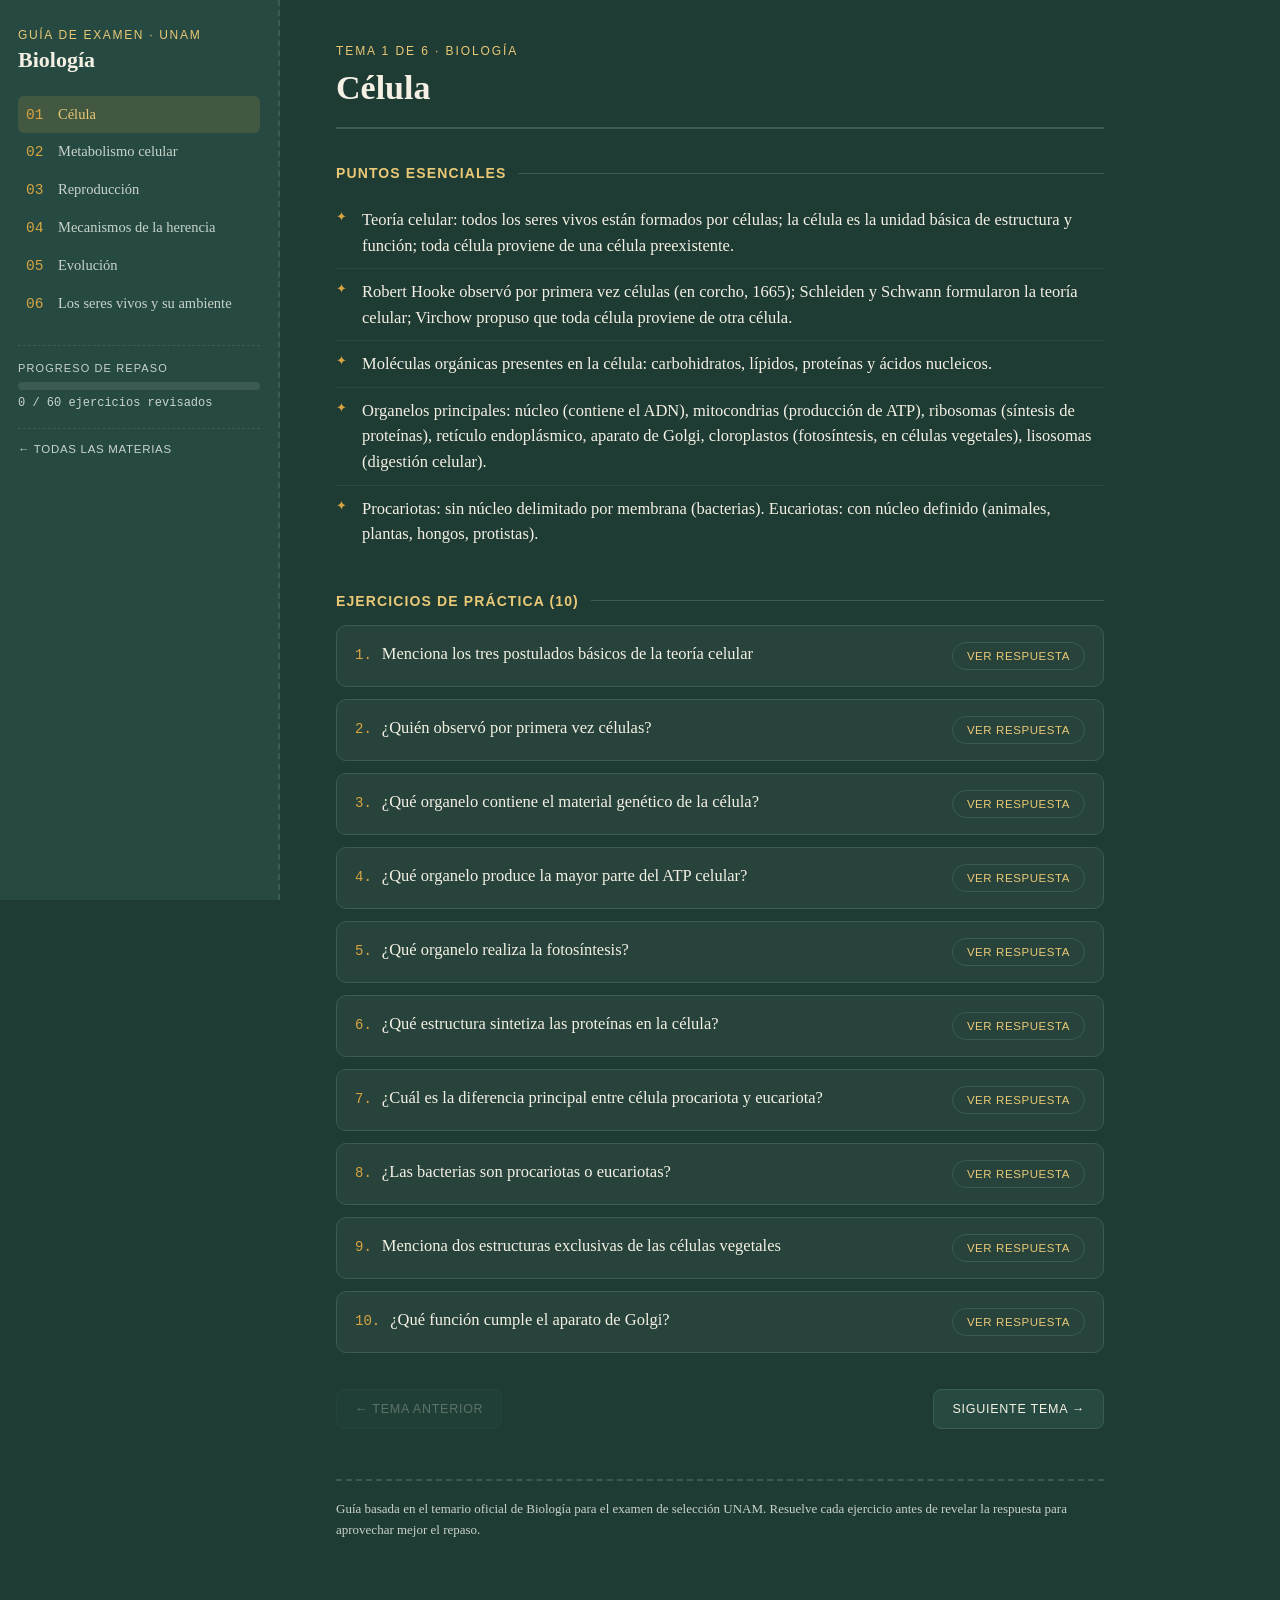
==== biologia.html @ 46aed141 "Add files via upload" ====
<!DOCTYPE html>
<html lang="es">
<head>
<meta charset="UTF-8">
<meta name="viewport" content="width=device-width, initial-scale=1.0">
<title>Biología — Guía de examen UNAM</title>
<link rel="stylesheet" href="assets/styles.css">
</head>
<body>
<div class="app">
  <nav class="sidebar" id="sidebar"></nav>
  <main id="main"></main>
</div>

<script src="data/biologia.js"></script>
<script>
  window.TEMAS = TEMAS;
  window.SUBJECT_LABEL = "Biología";
</script>
<script src="assets/app.js"></script>
</body>
</html>
---- assets/styles.css ----
:root{
  --board:#1E3B34;
  --board-2:#264A41;
  --chalk:#F4F0E4;
  --chalk-dim:#C9D3CC;
  --gold:#D9A441;
  --gold-soft:#E9C876;
  --rule:#3C5B52;
  --good:#7FB894;
}
*{box-sizing:border-box;}
html,body{margin:0;padding:0;}
body{
  background:var(--board);
  color:var(--chalk);
  font-family:'Iowan Old Style','Georgia',serif;
  min-height:100vh;
}
a{color:inherit;}
.app{
  display:grid;
  grid-template-columns:280px 1fr;
  min-height:100vh;
}
@media (max-width:800px){
  .app{grid-template-columns:1fr;}
  .sidebar{position:static; max-height:none;}
}
.sidebar{
  background:var(--board-2);
  border-right:2px dashed var(--rule);
  padding:28px 18px;
  position:sticky;
  top:0;
  max-height:100vh;
  overflow-y:auto;
}
.brand{
  font-family:'Futura','Trebuchet MS',sans-serif;
  text-transform:uppercase;
  letter-spacing:.14em;
  font-size:12px;
  color:var(--gold-soft);
  margin:0 0 4px 0;
}
.brand a{ text-decoration:none; }
.brand-title{
  font-size:22px;
  margin:0 0 22px 0;
  line-height:1.25;
  color:var(--chalk);
}
.tema-btn{
  display:flex;
  gap:10px;
  align-items:baseline;
  width:100%;
  text-align:left;
  background:none;
  border:none;
  color:var(--chalk-dim);
  font-family:inherit;
  font-size:14.5px;
  padding:9px 8px;
  border-radius:6px;
  cursor:pointer;
  line-height:1.3;
}
.tema-btn:hover{ background:rgba(244,240,228,0.06); color:var(--chalk); }
.tema-btn.active{ background:rgba(217,164,65,0.16); color:var(--gold-soft); }
.tema-num{
  font-family:'Courier New',monospace;
  color:var(--gold);
  min-width:22px;
}
.progress-wrap{
  margin-top:22px;
  padding-top:16px;
  border-top:1px dashed var(--rule);
}
.progress-label{
  font-family:'Futura','Trebuchet MS',sans-serif;
  font-size:11px;
  letter-spacing:.1em;
  text-transform:uppercase;
  color:var(--chalk-dim);
  margin-bottom:8px;
}
.progress-bar{
  height:8px;
  background:rgba(244,240,228,0.1);
  border-radius:4px;
  overflow:hidden;
}
.progress-fill{
  height:100%;
  background:linear-gradient(90deg,var(--gold),var(--gold-soft));
  width:0%;
  transition:width .4s ease;
}
.progress-text{
  margin-top:6px;
  font-size:12px;
  color:var(--chalk-dim);
  font-family:'Courier New',monospace;
}
.back-link{
  display:inline-block;
  margin-top:18px;
  font-family:'Futura','Trebuchet MS',sans-serif;
  font-size:11.5px;
  letter-spacing:.06em;
  text-transform:uppercase;
  color:var(--chalk-dim);
  text-decoration:none;
  border-top:1px dashed var(--rule);
  padding-top:14px;
  width:100%;
}
.back-link:hover{ color:var(--gold-soft); }
main{
  padding:44px 56px 80px;
  max-width:880px;
}
@media (max-width:800px){ main{padding:28px 20px 60px;} }
.eyebrow{
  font-family:'Futura','Trebuchet MS',sans-serif;
  text-transform:uppercase;
  letter-spacing:.16em;
  font-size:12px;
  color:var(--gold-soft);
  margin:0 0 10px 0;
}
h1.tema-title{
  font-size:34px;
  line-height:1.15;
  margin:0 0 26px 0;
  border-bottom:2px solid var(--rule);
  padding-bottom:20px;
}
h2.section-title{
  font-family:'Futura','Trebuchet MS',sans-serif;
  font-size:14px;
  letter-spacing:.08em;
  text-transform:uppercase;
  color:var(--gold-soft);
  margin:36px 0 16px 0;
  display:flex;
  align-items:center;
  gap:12px;
}
h2.section-title::after{
  content:"";
  flex:1;
  height:1px;
  background:var(--rule);
}
.puntos{
  list-style:none;
  margin:0;
  padding:0;
}
.puntos li{
  position:relative;
  padding:10px 0 10px 26px;
  font-size:16.5px;
  line-height:1.55;
  color:var(--chalk);
  border-bottom:1px solid rgba(244,240,228,0.07);
}
.puntos li::before{
  content:"✦";
  position:absolute;
  left:0;
  top:10px;
  color:var(--gold);
  font-size:13px;
}
.puntos li:last-child{ border-bottom:none; }
.ejercicio{
  background:rgba(244,240,228,0.04);
  border:1px solid var(--rule);
  border-radius:10px;
  padding:16px 18px;
  margin-bottom:12px;
}
.ejercicio.solved{
  border-color:var(--good);
}
.ej-row{
  display:flex;
  justify-content:space-between;
  align-items:flex-start;
  gap:14px;
}
.ej-num{
  font-family:'Courier New',monospace;
  color:var(--gold);
  font-size:14px;
  margin-right:10px;
}
.ej-enun{
  font-size:16.5px;
  line-height:1.5;
  flex:1;
}
.toggle-btn{
  flex-shrink:0;
  font-family:'Futura','Trebuchet MS',sans-serif;
  font-size:11.5px;
  letter-spacing:.05em;
  text-transform:uppercase;
  background:transparent;
  color:var(--gold-soft);
  border:1px solid var(--rule);
  border-radius:20px;
  padding:7px 14px;
  cursor:pointer;
  white-space:nowrap;
}
.toggle-btn:hover{ background:rgba(217,164,65,0.14); }
.respuesta{
  display:none;
  margin-top:12px;
  padding-top:12px;
  border-top:1px dashed var(--rule);
  font-family:'Courier New',monospace;
  font-size:15px;
  color:var(--good);
}
.respuesta.show{ display:block; }
.respuesta b{ color:var(--gold-soft); font-family:'Futura','Trebuchet MS',sans-serif; }
footer.note{
  margin-top:50px;
  padding-top:18px;
  border-top:2px dashed var(--rule);
  font-size:13px;
  color:var(--chalk-dim);
  line-height:1.6;
}
.nav-buttons{
  display:flex;
  justify-content:space-between;
  margin-top:36px;
  gap:12px;
}
.nav-buttons button{
  font-family:'Futura','Trebuchet MS',sans-serif;
  font-size:12.5px;
  letter-spacing:.06em;
  text-transform:uppercase;
  background:var(--board-2);
  color:var(--chalk);
  border:1px solid var(--rule);
  border-radius:8px;
  padding:12px 18px;
  cursor:pointer;
}
.nav-buttons button:hover{ border-color:var(--gold); color:var(--gold-soft); }
.nav-buttons button:disabled{ opacity:.3; cursor:default; }

/* ---- Landing page (index.html) ---- */
.landing{
  min-height:100vh;
  padding:70px 24px;
  display:flex;
  flex-direction:column;
  align-items:center;
}
.landing-head{
  max-width:720px;
  text-align:center;
  margin-bottom:52px;
}
.landing-eyebrow{
  font-family:'Futura','Trebuchet MS',sans-serif;
  text-transform:uppercase;
  letter-spacing:.18em;
  font-size:12.5px;
  color:var(--gold-soft);
  margin:0 0 14px 0;
}
.landing-title{
  font-size:44px;
  line-height:1.15;
  margin:0 0 16px 0;
}
.landing-sub{
  color:var(--chalk-dim);
  font-size:17px;
  line-height:1.6;
  margin:0;
}
.subject-grid{
  display:grid;
  grid-template-columns:repeat(auto-fit,minmax(240px,1fr));
  gap:20px;
  width:100%;
  max-width:920px;
}
.subject-card{
  display:block;
  background:var(--board-2);
  border:1px solid var(--rule);
  border-radius:14px;
  padding:26px 24px;
  text-decoration:none;
  color:var(--chalk);
  transition:border-color .2s ease, transform .2s ease;
}
.subject-card:hover{
  border-color:var(--gold);
  transform:translateY(-2px);
}
.subject-card .num{
  font-family:'Courier New',monospace;
  color:var(--gold);
  font-size:13px;
}
.subject-card h3{
  font-size:22px;
  margin:8px 0 8px 0;
}
.subject-card p{
  color:var(--chalk-dim);
  font-size:14px;
  line-height:1.5;
  margin:0;
}
.subject-card.disabled{
  opacity:.45;
  pointer-events:none;
}
.subject-card .tag{
  display:inline-block;
  margin-top:14px;
  font-family:'Futura','Trebuchet MS',sans-serif;
  font-size:11px;
  letter-spacing:.06em;
  text-transform:uppercase;
  color:var(--gold-soft);
}
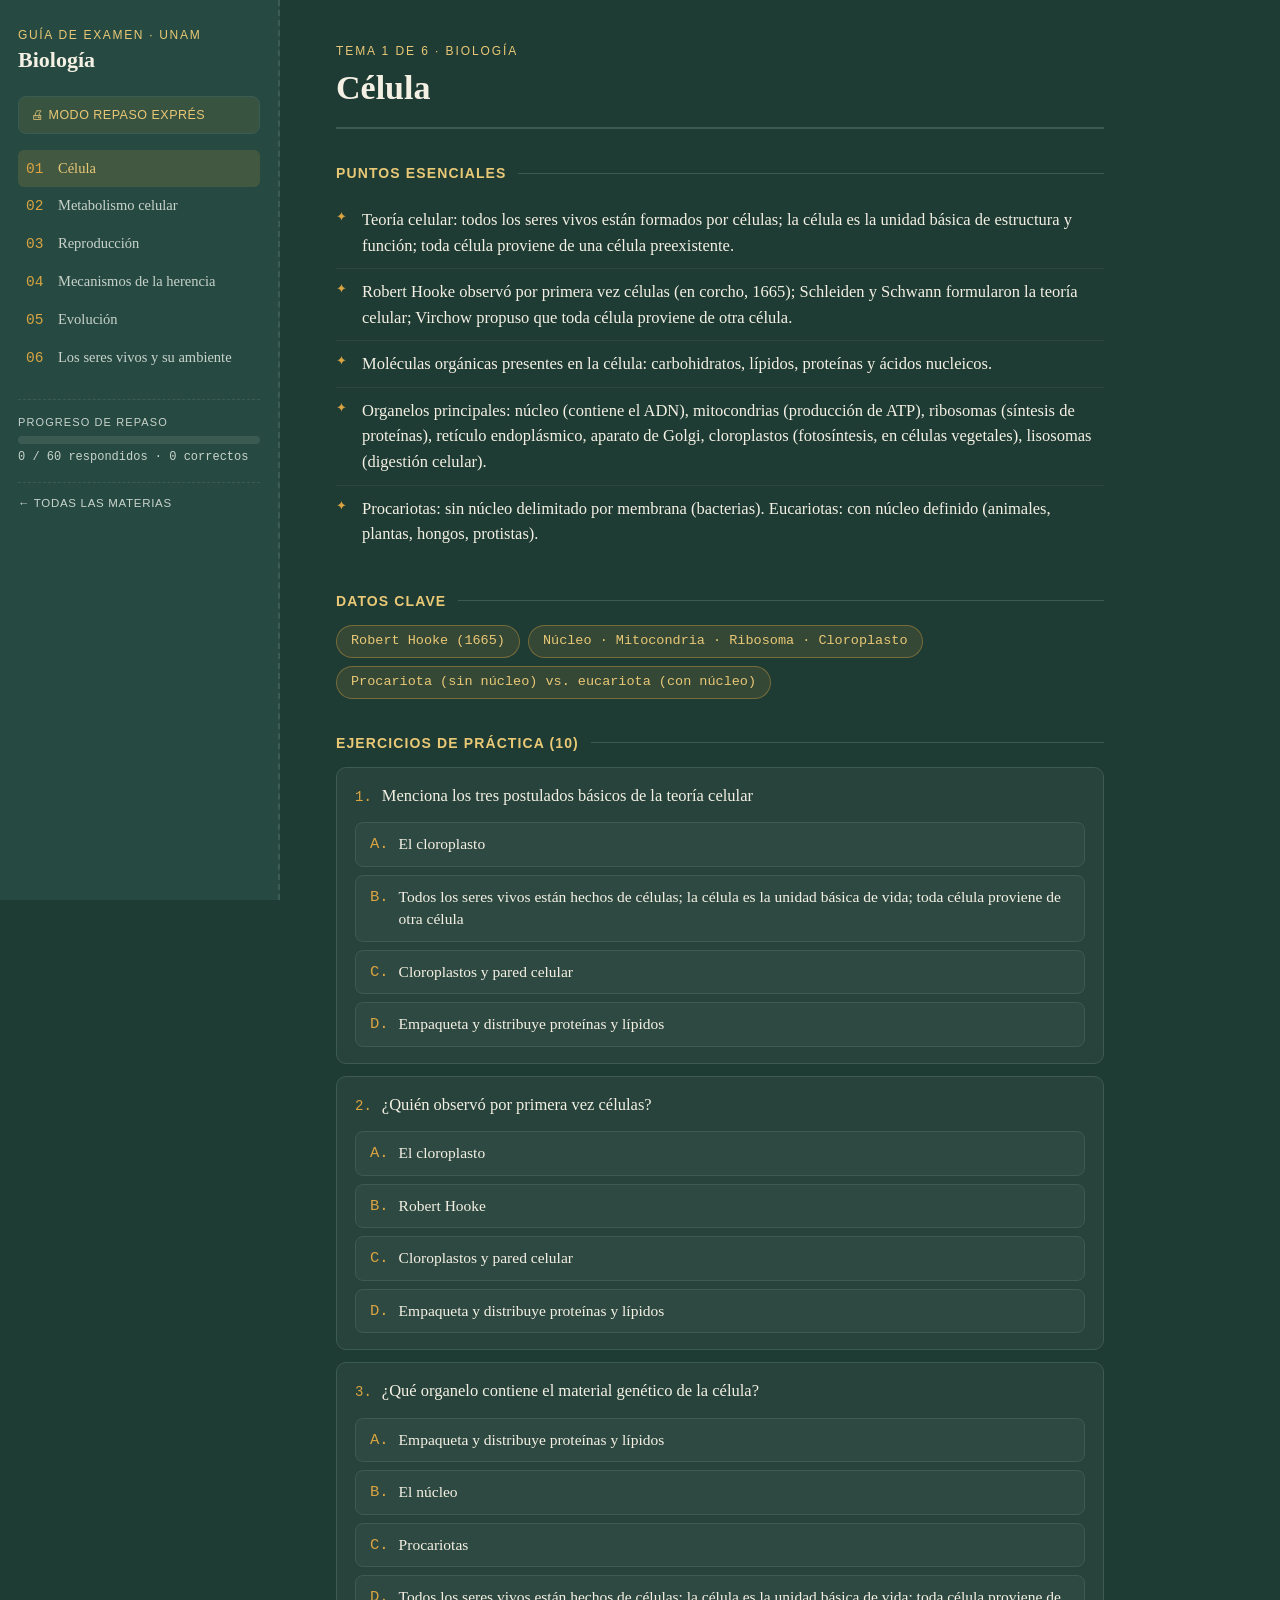
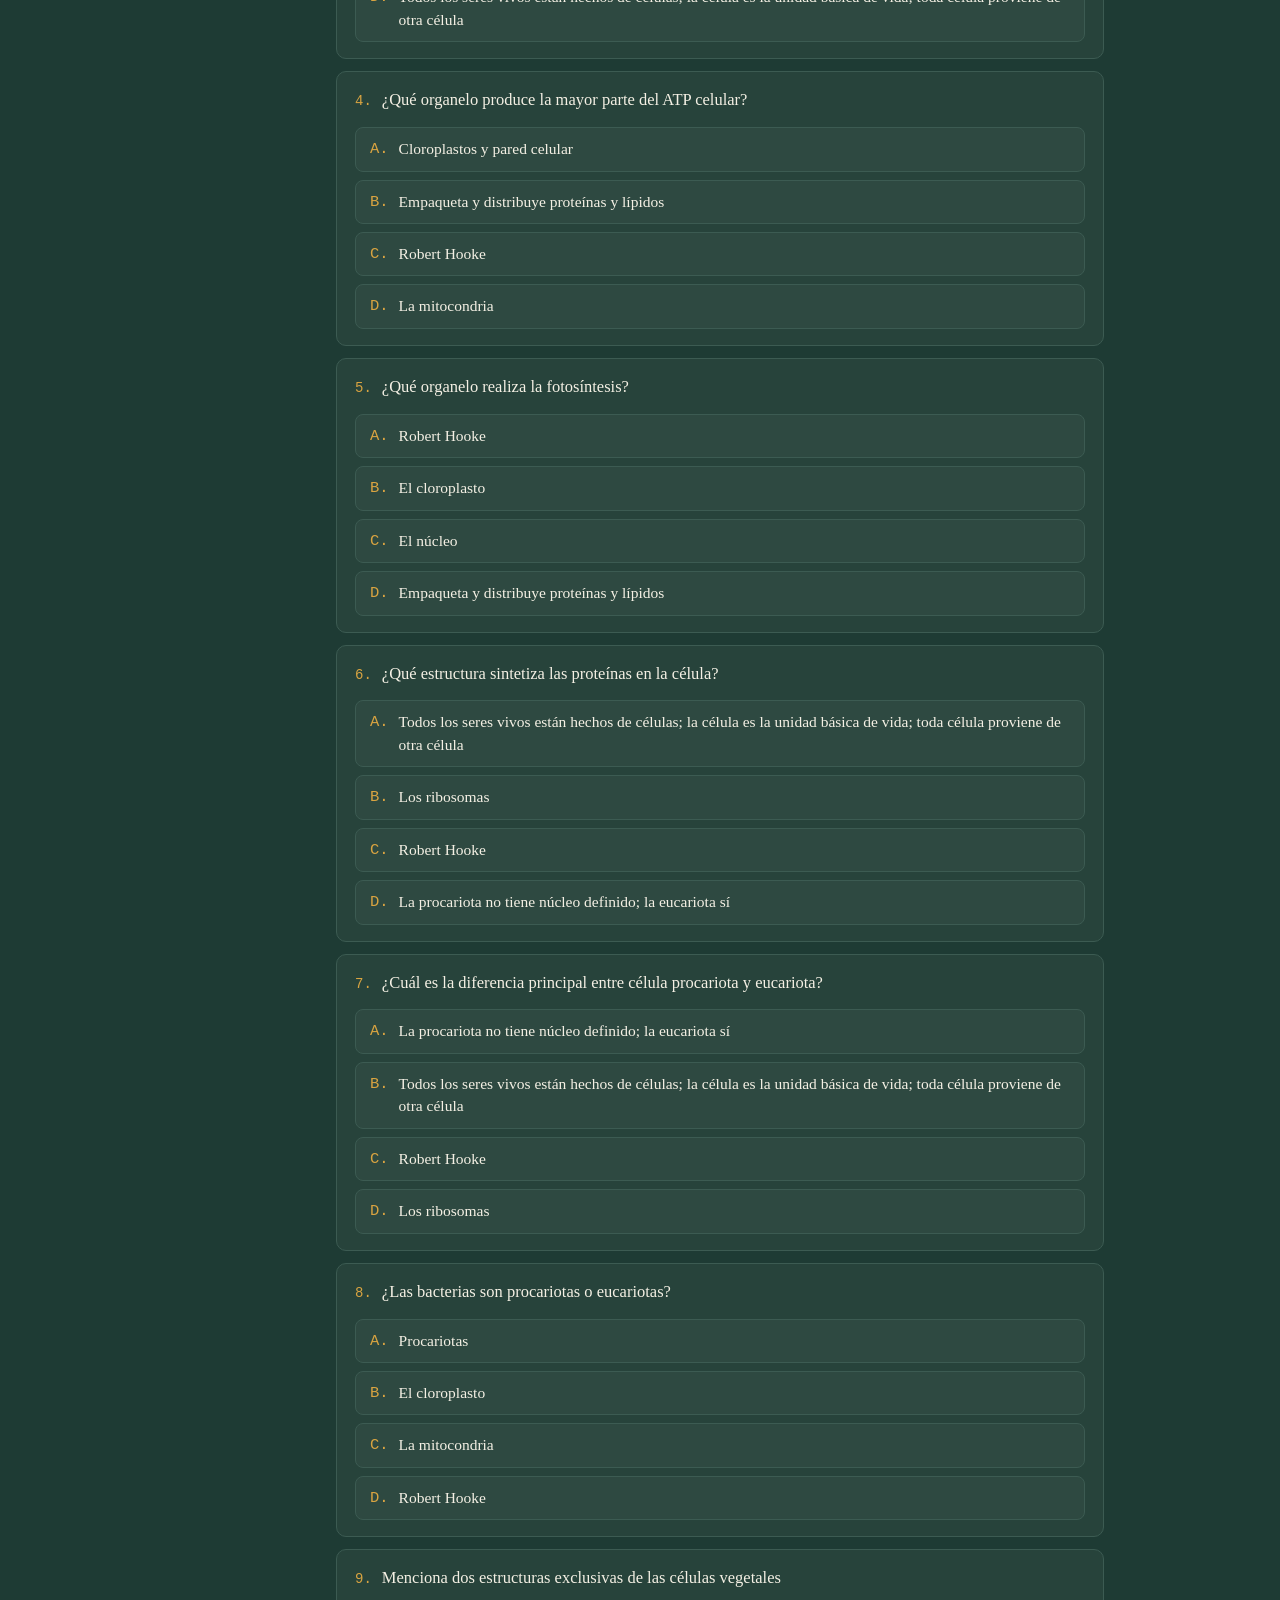
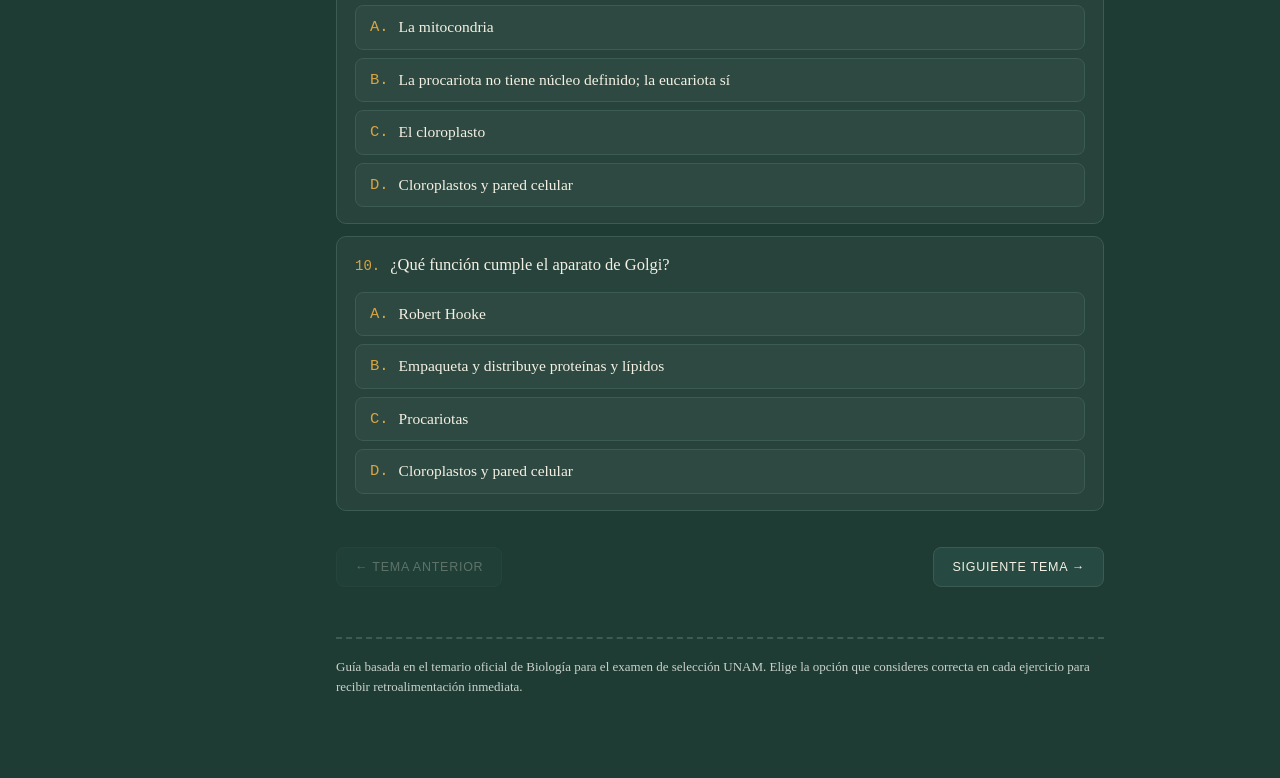
==== commit b13e4043: "Add files via upload" ====
--- a/biologia.html
+++ b/biologia.html
@@ -14,8 +14,10 @@
 
 <script src="data/biologia.js"></script>
 <script>
-  window.TEMAS = TEMAS;
+  window.TEMAS = window.SUBJECT_DATA["biologia"];
   window.SUBJECT_LABEL = "Biología";
+  window.SUBJECT_KEY = "biologia";
+  window.SUBJECT_FEATURES = { formulario: false, timeline: false };
 </script>
 <script src="assets/app.js"></script>
 </body>
--- a/assets/styles.css
+++ b/assets/styles.css
@@ -230,6 +230,58 @@
 }
 .respuesta.show{ display:block; }
 .respuesta b{ color:var(--gold-soft); font-family:'Futura','Trebuchet MS',sans-serif; }
+
+.opciones{
+  list-style:none;
+  margin:14px 0 0 0;
+  padding:0;
+  display:flex;
+  flex-direction:column;
+  gap:8px;
+}
+.opcion-btn{
+  display:flex;
+  align-items:flex-start;
+  gap:10px;
+  width:100%;
+  text-align:left;
+  background:rgba(244,240,228,0.03);
+  border:1px solid var(--rule);
+  border-radius:8px;
+  padding:10px 14px;
+  color:var(--chalk);
+  font-family:'Iowan Old Style','Georgia',serif;
+  font-size:15.5px;
+  line-height:1.45;
+  cursor:pointer;
+}
+.opcion-btn:hover:not(:disabled){ border-color:var(--gold); background:rgba(217,164,65,0.08); }
+.opcion-btn:disabled{ cursor:default; }
+.opcion-letra{
+  font-family:'Courier New',monospace;
+  color:var(--gold);
+  flex-shrink:0;
+}
+.opcion-btn.correct{
+  border-color:var(--good);
+  background:rgba(127,184,148,0.14);
+}
+.opcion-btn.correct .opcion-letra{ color:var(--good); }
+.opcion-btn.incorrect{
+  border-color:#C97064;
+  background:rgba(201,112,100,0.12);
+}
+.opcion-btn.incorrect .opcion-letra{ color:#C97064; }
+.opcion-btn.faded{ opacity:.5; }
+.feedback-line{
+  margin-top:10px;
+  font-family:'Futura','Trebuchet MS',sans-serif;
+  font-size:12.5px;
+  letter-spacing:.04em;
+  text-transform:uppercase;
+}
+.feedback-line.correct{ color:var(--good); }
+.feedback-line.incorrect{ color:#C97064; }
 footer.note{
   margin-top:50px;
   padding-top:18px;
@@ -340,3 +392,267 @@
   text-transform:uppercase;
   color:var(--gold-soft);
 }
+
+/* ---- Buscador global (portada) ---- */
+.search-wrap{
+  width:100%;
+  max-width:640px;
+  margin:0 0 44px 0;
+  position:relative;
+}
+.search-input{
+  width:100%;
+  background:var(--board-2);
+  border:1px solid var(--rule);
+  border-radius:12px;
+  padding:16px 20px;
+  color:var(--chalk);
+  font-family:'Iowan Old Style','Georgia',serif;
+  font-size:16px;
+}
+.search-input::placeholder{ color:var(--chalk-dim); }
+.search-input:focus{
+  outline:none;
+  border-color:var(--gold);
+}
+.search-results{
+  display:none;
+  margin-top:14px;
+  max-height:60vh;
+  overflow-y:auto;
+  background:var(--board-2);
+  border:1px solid var(--rule);
+  border-radius:12px;
+  padding:8px;
+}
+.search-results.open{ display:block; }
+.search-empty{
+  padding:14px;
+  color:var(--chalk-dim);
+  font-size:14.5px;
+  margin:0;
+}
+.search-group{ margin-bottom:6px; }
+.search-group-title{
+  font-family:'Futura','Trebuchet MS',sans-serif;
+  font-size:11px;
+  letter-spacing:.08em;
+  text-transform:uppercase;
+  color:var(--gold-soft);
+  padding:10px 12px 4px 12px;
+}
+.search-item{
+  display:flex;
+  flex-direction:column;
+  gap:2px;
+  padding:9px 12px;
+  border-radius:8px;
+  text-decoration:none;
+  color:var(--chalk);
+}
+.search-item:hover{ background:rgba(217,164,65,0.1); }
+.search-item-tema{
+  font-size:12.5px;
+  color:var(--chalk-dim);
+}
+.search-item-type{
+  font-family:'Courier New',monospace;
+  font-size:11px;
+  color:var(--gold);
+  text-transform:uppercase;
+  letter-spacing:.04em;
+}
+.search-item-snippet{
+  font-size:14.5px;
+  line-height:1.4;
+}
+.search-item-snippet mark{
+  background:rgba(217,164,65,0.35);
+  color:var(--gold-soft);
+  border-radius:3px;
+  padding:0 2px;
+}
+
+/* ---- Chips de "Datos clave" ---- */
+.chip-row{
+  display:flex;
+  flex-wrap:wrap;
+  gap:8px;
+  margin:4px 0 8px 0;
+}
+.chip{
+  display:inline-block;
+  background:rgba(217,164,65,0.12);
+  border:1px solid rgba(217,164,65,0.4);
+  color:var(--gold-soft);
+  border-radius:20px;
+  padding:6px 14px;
+  font-family:'Courier New',monospace;
+  font-size:13.5px;
+  line-height:1.4;
+}
+
+/* ---- Línea de tiempo (Historia) ---- */
+.timeline{
+  display:flex;
+  flex-direction:column;
+  gap:0;
+  margin:10px 0 16px 0;
+  padding-left:4px;
+  border-left:2px solid var(--rule);
+}
+.timeline-item{
+  position:relative;
+  display:grid;
+  grid-template-columns:88px 1fr;
+  align-items:start;
+  gap:14px;
+  padding:10px 0 10px 20px;
+}
+.timeline-dot{
+  position:absolute;
+  left:-7px;
+  top:15px;
+  width:10px;
+  height:10px;
+  border-radius:50%;
+  background:var(--gold);
+  border:2px solid var(--board);
+}
+.timeline-year{
+  font-family:'Courier New',monospace;
+  color:var(--gold);
+  font-size:13px;
+  font-weight:bold;
+  padding-top:1px;
+  white-space:nowrap;
+}
+.timeline-label{
+  font-size:15.5px;
+  line-height:1.5;
+  color:var(--chalk);
+}
+
+/* ---- Formulario fijo (Matemáticas, Física, Química) ---- */
+.formulario-fab{
+  position:fixed;
+  bottom:24px;
+  right:24px;
+  z-index:40;
+  font-family:'Futura','Trebuchet MS',sans-serif;
+  font-size:13px;
+  letter-spacing:.04em;
+  text-transform:uppercase;
+  background:var(--gold);
+  color:var(--board);
+  border:none;
+  border-radius:24px;
+  padding:13px 22px;
+  cursor:pointer;
+  box-shadow:0 4px 14px rgba(0,0,0,0.35);
+  font-weight:bold;
+}
+.formulario-fab:hover{ background:var(--gold-soft); }
+.formulario-panel{
+  position:fixed;
+  bottom:80px;
+  right:24px;
+  z-index:39;
+  width:320px;
+  max-height:60vh;
+  overflow-y:auto;
+  background:var(--board-2);
+  border:1px solid var(--gold);
+  border-radius:12px;
+  padding:18px;
+  box-shadow:0 8px 24px rgba(0,0,0,0.45);
+}
+@media (max-width:480px){
+  .formulario-panel{ width:calc(100vw - 32px); right:16px; }
+  .formulario-fab{ right:16px; }
+}
+.formulario-panel-title{
+  font-family:'Futura','Trebuchet MS',sans-serif;
+  font-size:12px;
+  letter-spacing:.05em;
+  text-transform:uppercase;
+  color:var(--gold-soft);
+  margin-bottom:12px;
+  padding-bottom:10px;
+  border-bottom:1px dashed var(--rule);
+}
+.formulario-list{
+  display:flex;
+  flex-direction:column;
+  gap:9px;
+}
+.formulario-item{
+  font-family:'Courier New',monospace;
+  font-size:14px;
+  color:var(--chalk);
+  line-height:1.5;
+}
+
+/* ---- Modo repaso exprés ---- */
+.review-toggle-btn{
+  display:block;
+  width:100%;
+  text-align:left;
+  background:rgba(217,164,65,0.1);
+  border:1px solid var(--rule);
+  color:var(--gold-soft);
+  font-family:'Futura','Trebuchet MS',sans-serif;
+  font-size:12.5px;
+  letter-spacing:.04em;
+  text-transform:uppercase;
+  border-radius:8px;
+  padding:11px 12px;
+  margin-bottom:16px;
+  cursor:pointer;
+}
+.review-toggle-btn:hover{ border-color:var(--gold); }
+.review-toggle-btn.active{ background:rgba(217,164,65,0.22); border-color:var(--gold); }
+
+.print-btn{
+  font-family:'Futura','Trebuchet MS',sans-serif;
+  font-size:12.5px;
+  letter-spacing:.05em;
+  text-transform:uppercase;
+  background:var(--gold);
+  color:var(--board);
+  font-weight:bold;
+  border:none;
+  border-radius:8px;
+  padding:12px 20px;
+  cursor:pointer;
+  margin:8px 0 30px 0;
+}
+.print-btn:hover{ background:var(--gold-soft); }
+
+.review-tema-block{
+  margin-bottom:38px;
+  padding-bottom:30px;
+  border-bottom:1px dashed var(--rule);
+}
+.review-tema-block:last-of-type{ border-bottom:none; }
+.review-tema-title{
+  font-size:22px;
+  margin:0 0 14px 0;
+  color:var(--chalk);
+}
+
+/* ---- Impresión: modo repaso exprés limpio en papel ---- */
+@media print{
+  body{ background:#fff; color:#111; }
+  .sidebar, .no-print, .nav-buttons, footer.note{ display:none !important; }
+  .app{ display:block; }
+  main{ max-width:100%; padding:0; }
+  .tema-title, .review-tema-title{ color:#111; }
+  .eyebrow, .section-title{ color:#7a5a1a; }
+  .puntos li{ color:#111; border-bottom-color:#ddd; }
+  .chip{ background:#f2e6c8; border-color:#c99a3a; color:#5c3f0a; }
+  .timeline{ border-left-color:#ccc; }
+  .timeline-year{ color:#7a5a1a; }
+  .timeline-label{ color:#111; }
+  .review-tema-block{ border-bottom-color:#ddd; page-break-inside:avoid; }
+}
